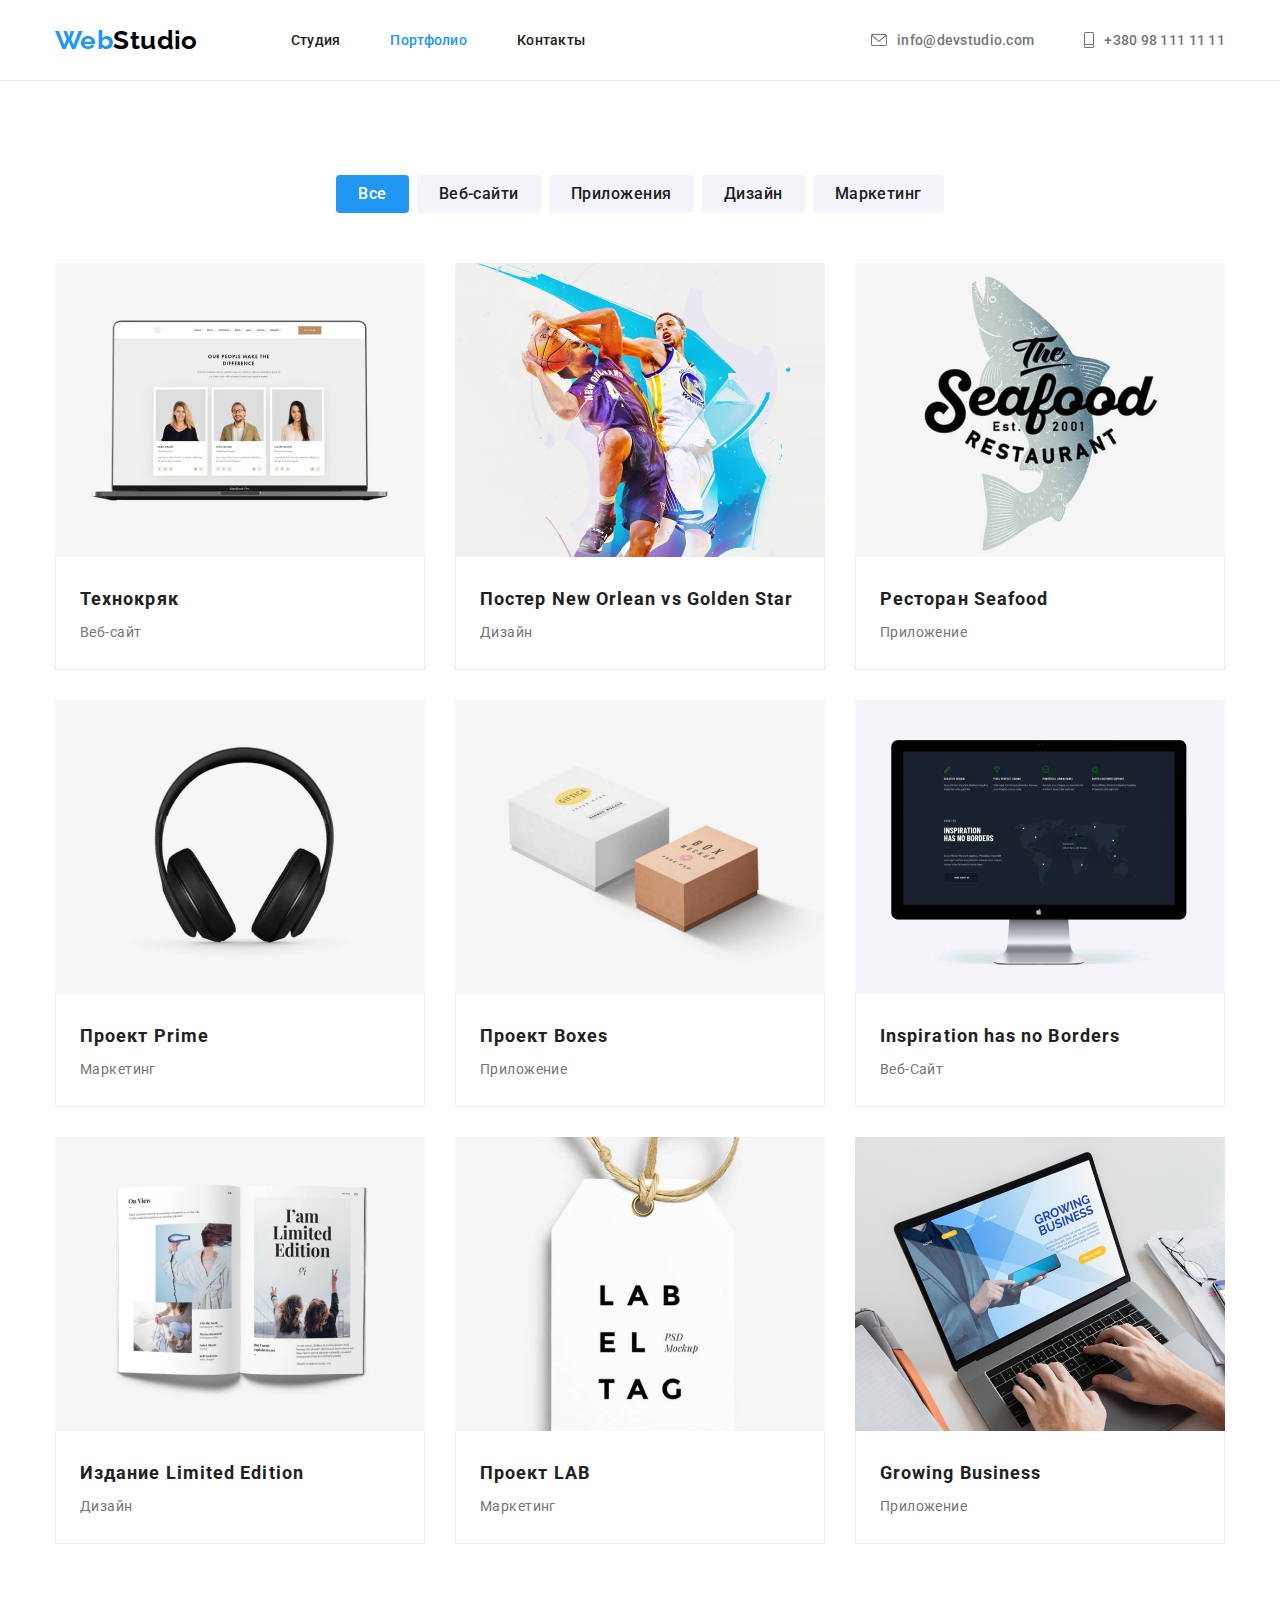
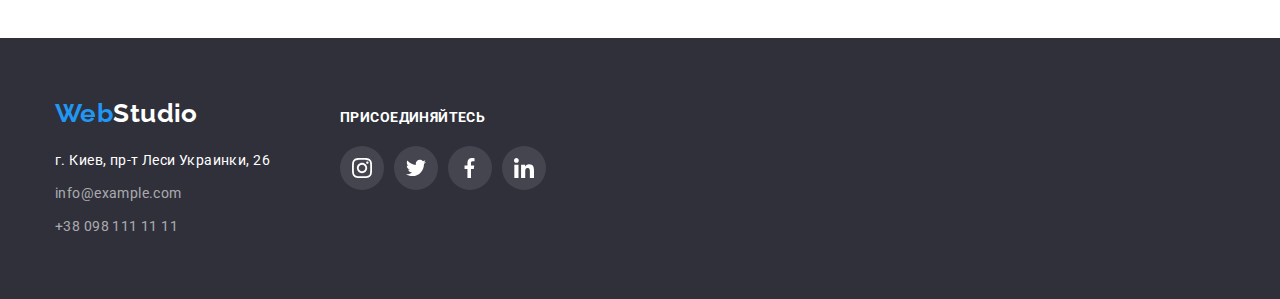
==== portfolio.html @ 3b20c44b "start" ====
<!DOCTYPE html>
<html lang="ru">

<head>
    <meta charset="UTF-8">
    <meta http-equiv="X-UA-Compatible" content="IE=edge">
    <meta name="viewport" content="width=device-width, initial-scale=1.0">
    <title>WebStudio</title>

    <link rel="preconnect" href="https://fonts.googleapis.com">
    <link rel="preconnect" href="https://fonts.gstatic.com" crossorigin>
    <link 
    href="https://fonts.googleapis.com/css2?family=Raleway:wght@700&family=Roboto:wght@400;500&display=swap"
        rel="stylesheet"
        />

<link rel="stylesheet" href="https://cdnjs.cloudflare.com/ajax/libs/modern-normalize/1.1.0/modern-normalize.min.css" />

      

    <link rel="stylesheet" href="./сss/styles.css"
    />
</head>

<body>
<header class="header">
    <div class="container main-container">
        <nav class="main-nav">

            <a href="./index.html" class="logo">Web<span class="accent">Studio</span></a>

            </a>

            <ul class="site-nav list">
                <li class="item"><a href="./index.html" class="nav-link  link">Студия</a></li>
                <li class="item"><a href="./portfolio.html" class="current nav-link link">Портфолио</a></li>
                <li class="item"><a href="" class="nav-link link">Контакты</a></li>
            </ul>
        </nav>


        <ul class="contact-nav list">


            <li class="item">


                <a href="mailto:info@devstudio.com" class="contact-link link"><svg class="contact-icon" width="16"
                        height="12">
                        <use href="./images/sprite.svg#icon-envelope"></use>
                    </svg>info@devstudio.com</a>
            </li>





            <li class="item"><a href="tel:+380961111111" class="contact-link link">
                    <svg class="contact-icon" width="10" height="16">
                        <use href="./images/sprite.svg#icon-phone"></use>
                    </svg>+380 98 111 11 11</a></li>
        </ul>
    </div>

</header>
        
       

   
  
    <main>
        <section class="portfolio-section section">
    
           

<div class="container">
    <h1 class="hide">Наши Проекты</h1>

    
    <ul class="list list-button">
    
        <li class="button-item"><button type="button" class="portfolio-button currently-active">Все</button></li>
        <li class="button-item"><button type="button" class="portfolio-button" >Веб-сайти</button></li>
        <li class="button-item"><button type="button" class="portfolio-button">Приложения</button></li>
        <li class="button-item"><button type="button" class="portfolio-button">Дизайн</button></li>
        <li class="button-item"><button type="button" class="portfolio-button">Маркетинг</button></li>
     </ul>
   
   

 
    <ul class="list card-set ">
    
        <li  class="wrap-element card-item">
      <a class="link wrap-link" href=""><img src="./images/imgproject1.jpg" alt="Технокряк" width="370">
    <div class="portfolio-description">
        <h2 class="portfolio-title">Технокряк</h2>
        <p class="portfolio-text">Веб-сайт</p>
    </div></a>
        </li>

        <li class="wrap-element card-item">
<a class="link wrap-link" href=""><img src="./images/imgproject2.jpg" alt="Постер" width="370">
<div class="portfolio-description">
    <h2 class="portfolio-title">Постер New Orlean vs Golden Star</h2>
    <p class="portfolio-text">Дизайн</p>
</div></a>
        </li>

        <li class="wrap-element card-item">
           <a class="link wrap-link" href=""><img src="./images/imgproject3.png" alt="Ресторан морепродуктов" width="370">
        <div class="portfolio-description">
            <h2 class="portfolio-title">Ресторан Seafood</h2>
            <p class="portfolio-text">Приложение</p>
        </div></a>
        </li>

        <li class="wrap-element card-item">
              <a class="link wrap-link" href="">
            <img src="./images/imgproject4.png" alt="Проект прайм" width="370">
            <div class="portfolio-description">
            <h2 class="portfolio-title">Проект Prime</h2>
            <p class="portfolio-text">Маркетинг</p>
            </div>
            </a>
        </li>

        <li class="wrap-element card-item">
              <a class="link wrap-link" href="">
            <img src="./images/imgproject5.png" alt="Проект Боксы" width="370">
            <div class="portfolio-description">
            <h2 class="portfolio-title">Проект Boxes</h2>
            <p class="portfolio-text">Приложение</p>
            </div>
            </a>
        </li>

        <li class="wrap-element card-item">
              <a class="link wrap-link" href="">
            <img src="./images/imgproject6.png" alt="Воображение без границ" width="370">
            <div class="portfolio-description">
            <h2 class="portfolio-title">Inspiration has no Borders</h2>
            <p class="portfolio-text">Веб-Сайт</p>
            </div>
            </a>
        </li>

        <li class="wrap-element card-item">
              <a class="link wrap-link" href="">
            <img src="./images/imgproject7.png" alt="Издание лимитированной версии" width="370">
            <div class="portfolio-description">
            <h2 class="portfolio-title">Издание Limited Edition</h2>
            <p class="portfolio-text">Дизайн</p>
        </div>
        </a>
        </li>

        <li class="wrap-element card-item">
              <a class="link wrap-link" href="">
            <img src="./images/imgproject8.png" alt="Проект лаб" width="370">
            <div class="portfolio-description">
           <h2 class="portfolio-title">Проект LAB</h2>
            <p class="portfolio-text">Маркетинг</p>
            </div>
                </a>
        </li>

        <li class="wrap-element card-item">
              <a class="link wrap-link" href="">
            <img src="./images/imgproject9.png" alt="Развивающийся бизнес" width="370">
        <div class="portfolio-description">
       <h2 class="portfolio-title">Growing Business</h2>
       <p class="portfolio-text">Приложение</p>
    </div>
    </a>
        </li>
    </ul>
</div>
    </section>
    </main>



    <footer class="footer">
    
        <div class="container footer-container">
    
    
    
    
            <div class="footer-item">
                <a href="" class="logo">Web<span class="accent">Studio</span></a>
                <address>
                    <ul class="footer-contact list">
    
                        <li class="footer-contact-item"><a href="https://goo.gl/maps/GeF5nWyXuvvMnV2t5" target="_blank"
                                rel="noreferrer noopener nofollow" class="adress-link link">г. Киев, пр-т Леси
                                Украинки, 26</a></li>
                        <li class="footer-contact-item"><a href="mailto:info@example.com"
                                class="adress-link link">info@example.com</a></li>
                        <li class="footer-contact-item"><a href="tel:+380981111111" class="adress-link link">+38 098 111 11
                                11</a></li>
    
    
                    </ul>
                </address>
            </div>
    
    
            <div class="footer-item">
                <h2 class="footer-title">Присоединяйтесь</h2>
    
                <ul class="cosial-media list">
                    <li class="social-media2">
                        <a href="https://www.instagram.com/" class="link-instagram">
                            <svg width="20" height="20" class="svg-instagram">
                                <use href="./images/icons.svg#icon-instagram-first"> </use>
                            </svg>
                        </a>
                    </li>
    
                    <li class="social-media2">
                        <a href="https://twitter.com/?lang=ru" class="link-twitter">
                            <svg width="20" height="20" class="svg-twitter">
                                <use href="./images/icons.svg#icon-twitter-first"> </use>
                            </svg>
                        </a>
                    </li>
    
    
                    <li class="social-media2">
                        <a href="https://www.facebook.com/" class="link-facebook">
                            <svg width="20" height="20" class="svg-facebook">
                                <use href="./images/icons.svg#icon-facebook-first"> </use>
                            </svg>
                        </a>
                    </li>
    
    
                    <li class="social-media2">
                        <a href="https://ru.linkedin.com/" class="link-linkedin">
                            <svg width="20" height="20" class="svg-linkedin">
                                <use href="./images/icons.svg#icon-linkedin-first"> </use>
                            </svg>
                        </a>
                    </li>
    
                </ul>
    
    
    
    
    
            </div>
    
    
    
        </div>
    </footer>




</body>

</html>
---- сss/styles.css ----
:root {
 
    --primary-text-color: #FFFFFF;
 --title-text-color: #212121;
 --accent-color: #2196F3;
 --small-text-color: #757575;
--background-color: #2F303A;



}

body{
    color: var(--title-text-color);
    background-color: var(--primary-text-color);

    font-family: Roboto, sans-serif;
    letter-spacing: 0.03em;
    font-size: 14px;
    line-height: 1.71;

}

address {
font-style: inherit;
}


img {
    display: block;
    max-width: 100%;
    height: auto;
}

.list {
    padding: 0;
        margin: 0;

    list-style: none;

}

p {
    margin: 0;
}

.section-title {
    margin-top: 0px;
margin-bottom: 50px;

    font-size: 36px;
    line-height: 1.17;
    text-align: center;
 
}

.section {

    padding-top: 94px;
    padding-bottom: 94px;

}

.link {
    text-decoration: none;

}

.card-set {
    display: flex;
    flex-wrap:wrap;
    margin-left: -30px;
    margin-top: -30px;
}

.card-item {
    margin-left: 30px;
    margin-top: 30px;
}


.logo {
   color: var(--accent-color);
    font-family: Raleway, sans-serif;
        font-weight: 700;
        font-size: 26px;
        line-height: 1.19;
        text-decoration: none;

    
}

.header .logo {
    margin-right: 93px;
}




.footer .logo {
    display: inline-block;
    margin-bottom: 20px;
}




.container {
margin-left: auto;
    margin-right: auto;
    width: 1200px;
    padding-right: 15px;
    padding-left: 15px;
    

}

.main-container {
    display: flex;
   align-items: center;
}









.accent{
  color: #000000;  
}



.header {
    background-color: var(--primary-text-color);
    border-bottom: 1px solid #ECECEC;
}

.current {
    color: var(--accent-color);
}

/* site-nav */
.nav-link,
.contact-link {
color: var(--title-text-color);

font-weight: 500;
     
        line-height: 1.15;
        letter-spacing: 0.02em;
        display: flex;
        align-items: center;
 

        padding-top: 32px;
        padding-bottom: 32px;
}

.contact-link:hover .contact-icon,
.contact-link:focus .contact-icon {
    fill: #2196F3;
}


/* контакт-нав */
.contact-link
{

    color: var(--small-text-color);
    
        
}

.nav-link:hover,
.nav-link:focus,
.contact-link:hover,
.contact-link:focus,
.footer .contact-link:hover,
.footer .contact-link:focus,
.current {
color: var(--accent-color);
}

.footer {
 
    padding-top: 60px;
    padding-bottom: 60px;
  
}
/* снизу вроде убрать */




.section-third {
    color: var(--title-text-color);
background-color: #F5F4FA;



}




.hero {
    background-color: var(--background-color);
    padding: 200px 0;
    text-align: center;
background-image: linear-gradient(rgba(47, 48, 58, 0.4), rgba(47, 48, 58, 0.4)),url(../images/bcgimg1.jpg);
background-position: center;
max-width: 1600px;
margin: auto;


}

.hero-title {

    margin-top: 0;
    margin-bottom: 30px;
  
font-weight: 900;
        font-size: 44px;
        line-height: 1.36;
        margin: auto;
        margin-bottom: 30px;

        max-width: 696px;
        text-transform: uppercase;
        letter-spacing: 0.06em;
    color: var(--primary-text-color);


 
}
 


/* features */
.feature-title {
 
    margin-top: 0px;
margin-bottom: 10px;

    font-size: 14px;
    line-height: 1.14;
    text-transform: uppercase;

}
.feature-text {
    color: var(--small-text-color);

 


}

/* кнопка */
.button {
        font-weight: 700;
            font-size: 16px;
            line-height: 30px;
color: var(--primary-text-color);
    background-color: var(--accent-color);

    border-radius: 4px;
    padding: 10px 32px;
letter-spacing: 0.06em;
    cursor: pointer;
   
 border:none;
box-shadow: 0px 4px 4px rgba(0, 0, 0, 0.15);


}
.portfolio-button {

    color: var(--title-text-color);
        background-color: #F5F4FA;
        font-family: 'Roboto';
        font-style: normal;
        font-weight: 500;
        font-size: 16px;
        line-height: 1.62;
        text-align: center;
        letter-spacing: 0.03em;
        border-radius: 4px;

        padding: 6px 22px;
      cursor: pointer;
      border:none
}


 

.button-item {
    margin-right: 8px;
}

.button-item:last-child {
    margin-right: 0;
}






.portfolio-button:hover{
        color: var(--primary-text-color);
            background-color: var(--accent-color);
            box-shadow: 0px 1px 3px rgba(0, 0, 0, 0.12), 0px 1px 1px rgba(0, 0, 0, 0.14), 0px 2px 1px rgba(0, 0, 0, 0.2);
}
.portfolio-button:focus{
        color: var(--primary-text-color);
            background-color: var(--accent-color);
            box-shadow: 0px 1px 3px rgba(0, 0, 0, 0.12), 0px 1px 1px rgba(0, 0, 0, 0.14), 0px 2px 1px rgba(0, 0, 0, 0.2);
}

.portfolio-title {
 color: var(--title-text-color);
font-size: 18px;
    line-height: 2;
    letter-spacing: 0.06em;
margin-top: 0px;

margin-bottom: 4px;


}
.portfolio-text {
    color: var(--small-text-color);
    margin-top: 0px;
    
   
}

.workers-names
{
font-size: 16px;
font-weight: 500;

    line-height: 1.18;
    text-align: center;

    margin-top: 0px;
    margin-bottom: 10;

}

.workers-text {
 color: var(--small-text-color);
        font-size: 16px;
        line-height: 1.18;  
        text-align: center;

        margin-top: 0px;
        margin-bottom: 16px;
}

.footer {
    background-color: var(--background-color);
  
}

.footer-nav-adress {
    color: var(--primary-text-color);
    font-style: normal;
}



.currently-active {
    color: var(--primary-text-color);
        background-color: var(--accent-color)
}

.footer .logo .accent {
    color: var(--primary-text-color);
}


.footer .contact-link {
    color: rgba(255, 255, 255, 0.6);
    font-weight: 400;
    font-style: normal;
}




.picture-list {
 width: calc(100% / 3 - 30px);
 
}










.adress-link {
    color: rgba(255, 255, 255, 0.6);
}

.adress-link[target="_blank"] {color: #FFFFFF;}

.adress-link:hover, 
.adress-link:focus {
    color: #2196F3;
}


.site-nav {
    display: flex;

 
}

.site-nav .item {

    margin-right: 50px;
}

.site-nav .item:last-child {
    margin-right: 0;
}

.contact-nav {
    display: flex;
    margin-left: auto;
}


   




.contact-nav .item {
    margin-right: 50px;
}

.contact-nav .item:last-child {
    margin-right: 0px;
}


.hide {
    position: absolute;
        width: 1px;
        height: 1px;
        margin: -1px;
        border: 0;
        padding: 0;
    
        white-space: nowrap;
        clip-path: inset(100%);
        clip: rect(0 0 0 0);
        overflow: hidden;
}

.main-nav {
    display: flex;
    align-items: center;
}





.feature-list .item {
    width: calc(100% / 4 - 30px);
 
}







.section-second {
padding-top: 0px;
   
}



.wrap-element {

width: calc(100% / 3 - 30px);

}







.workers-item {
 width: calc(100% / 4 - 30px);
    background-color: #FFFFFF;
box-shadow: 0px 1px 3px rgba(0, 0, 0, 0.12), 0px 1px 1px rgba(0, 0, 0, 0.14), 0px 2px 1px rgba(0, 0, 0, 0.2);




border-bottom-left-radius: 4px;
border-bottom-right-radius: 4px;

}








.list-button {
    display: flex;
    justify-content: center;

    margin-bottom: 50px;
}

.portfolio-description {
    padding: 24px 24px;
        border-bottom: 1px solid #EEEEEE;
            border-right: 1px solid #EEEEEE;
            border-left: 1px solid #EEEEEE;
}

.portfolio-section {

}



.profession-employee {
    padding-top: 30px;
    padding-bottom: 30px;
    padding-left: 15px;
    padding-right: 15px;
}

.footer-contact-item:not(:last-child) {
    margin-bottom: 9px;
}



.contact-icon {
    margin-right: 10px;
    fill: #757575;
   
}








.icon-antenna,
.icon-clock,
.icon-computer,
.icon-astronaut

{
    border-radius: 4px;
    display: flex;
    background-color: #F5F4FA;
align-items: center;
justify-content: center;

height: 120px;
margin-bottom: 30px;
}


.cosial-media {

        display: flex;
        justify-content: center;
            align-items: center;
  
    }








.svg-instagram,
.svg-twitter,
.svg-facebook,
.svg-linkedin
{
    fill: #AFB1B8;
}

.footer .svg-instagram,
.footer .svg-twitter,
.footer .svg-facebook,
.footer .svg-linkedin {
    fill: #FFFFFF;
}

.client-item {
 width: calc(100% / 6 - 30px);
}



.link-brands {
    justify-content: center;
        align-items: center;
    display: flex;

   width: 100%;
    height: 92px;
    border-radius: 4px;
    border: 1px solid #afb1b8;
}


.footer-title {
    text-transform: uppercase;
    color: #FFFFFF;
    font-size: 14px;
    line-height: 1.14;
    margin-bottom: 20px;
    margin-top: 0px;
}

   .footer-container {
 align-items: baseline;
    
    display: flex;
   }

.wrap-link {
    display: flex;
    flex-direction: column;
}


.wrap-link:hover, .wrap-link:focus {
    box-shadow: 0px 1px 3px rgba(0, 0, 0, 0.12), 0px 1px 1px rgba(0, 0, 0, 0.14), 0px 2px 1px rgba(0, 0, 0, 0.2);
}

.social-media {
    display: flex;
        justify-content: center;

}



.social-media2:not(:last-child) {
    margin-right: 10px;
}

.link-instagram,
.link-twitter,
.link-facebook,
.link-linkedin {
    display: flex;
    justify-content: center;
    align-items: center;
    width: 44px;
    height: 44px;
    border-radius: 50%;
    background-color: rgba(255, 255, 255, 0.1);
}


.link-instagram:hover,
.link-instagram:focus,
.link-twitter:hover,
.link-twitter:focus,
.link-facebook:hover,
.link-facebook:focus,
.link-linkedin:hover,
.link-linkedin:focus {
    background-color: #2196F3;
}

.link-instagram:hover .svg-instagram,
.link-twitter:hover .svg-twitter,
.link-facebook:hover .svg-facebook,
.link-linkedin:hover .svg-linkedin,
.link-instagram:focus .svg-instagram,
.link-twitter:focus .svg-twitter,
.link-facebook:focus .svg-facebook,
.link-linkedin:focus .svg-linkedin {
    fill: #ffffff;
}


.link-brands:hover .brands,
.link-brands:focus .brands {
fill: #2196F3;
}

.link-brands:hover,
.link-brands:focus {
    border: 1px solid #2196F3;
}


.brands {
    fill: #AFB1B8;
}

.instagram2,
.twitter2,
.linkedin2,
.facebook2 {
fill: #FFFFFF;
}

.footer-item:not(:last-child){
    margin-right: 70px;
}













/* лого шрифт Raleway вес 700*/
/* шрифт везде кроме лого Roboto  */
/* шрифт Roboto вес. Жирный 500. Мелкий 400 */
/* весь маленький текст #757575 */
/* весь жирный текст при копировании еще написано background #212121;  */
/* цвет лого синяя часть. где черная не ясно #2196F3 */
/* цвет кнопки с услугами (акцент) #2196F3 */
/* цвет футера #2F303A */
/* цвет за сотрудникам background: #F5F4FA; */
/* цвет  рядом с кнопкой услуг background: #2F303A; */
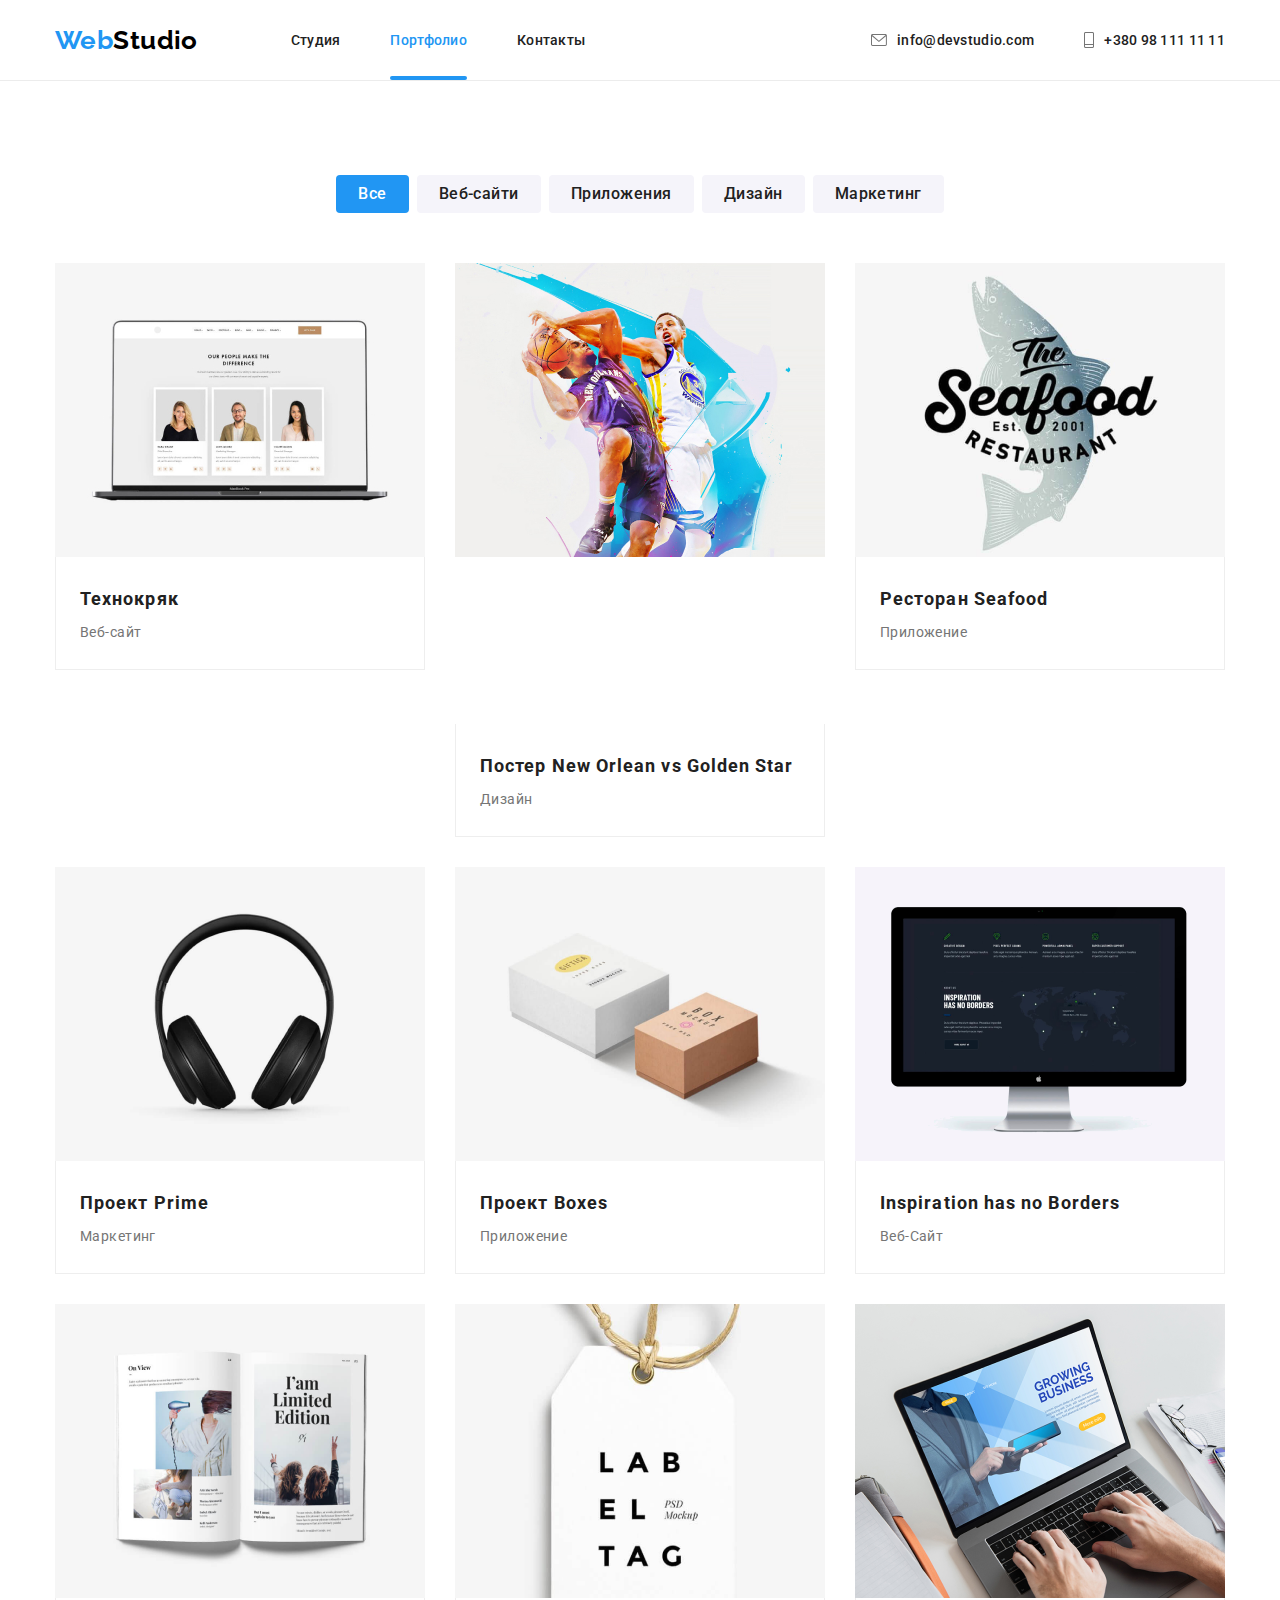
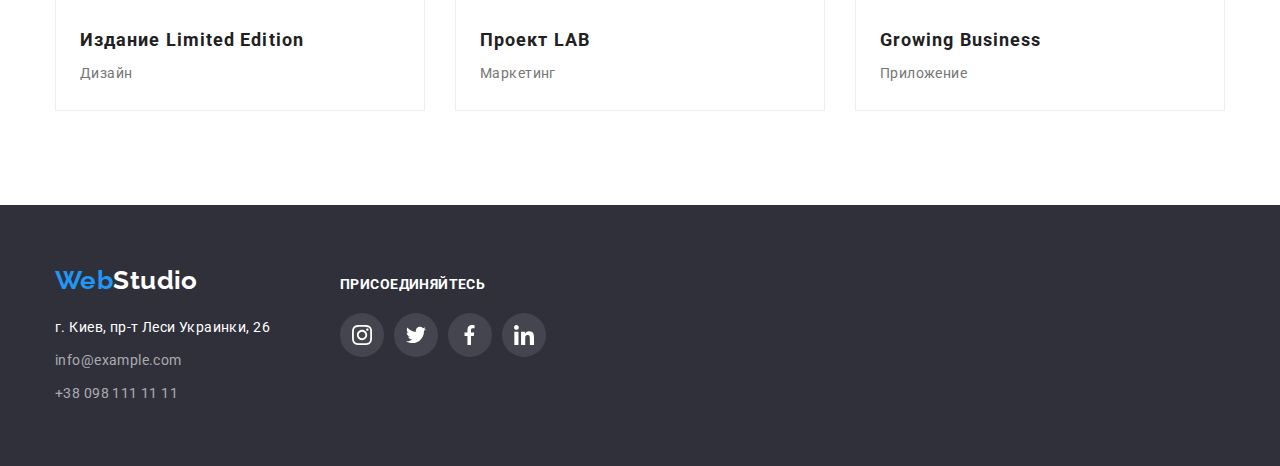
==== commit 06399347: "overlay" ====
--- a/portfolio.html
+++ b/portfolio.html
@@ -100,7 +100,14 @@
         </li>
 
         <li class="wrap-element card-item">
-<a class="link wrap-link" href=""><img src="./images/imgproject2.jpg" alt="Постер" width="370">
+          
+<a class="link wrap-link" href="">
+    <div class="hidden-box">
+    <img src="./images/imgproject2.jpg" alt="Постер" width="370">
+  
+    <p class="overlay-text">Ресурс предлагает комплексные предложения с разным уровнем функционала и сервисов. Все это позволит посетителю получить
+    исчерпывающие сведения о компании или частном лице.</p>
+    </div>
 <div class="portfolio-description">
     <h2 class="portfolio-title">Постер New Orlean vs Golden Star</h2>
     <p class="portfolio-text">Дизайн</p>
--- a/сss/styles.css
+++ b/сss/styles.css
@@ -5,6 +5,8 @@
  --accent-color: #2196F3;
  --small-text-color: #757575;
 --background-color: #2F303A;
+--timing-duraction: 2500ms;
+--timing-function: cubic-bezier(0.4, 0, 0.2, 1);
 
 
 
@@ -146,6 +148,8 @@
 /* site-nav */
 .nav-link,
 .contact-link {
+
+    position: relative;
 color: var(--title-text-color);
 
 font-weight: 500;
@@ -158,12 +162,29 @@
 
         padding-top: 32px;
         padding-bottom: 32px;
-}
-
-.contact-link:hover .contact-icon,
-.contact-link:focus .contact-icon {
-    fill: #2196F3;
-}
+
+        transition-property: color;
+}
+
+
+
+.nav-link.current::after {
+    position: absolute;
+    bottom: 0;
+    left: 0;
+    width: 100%;
+    content: "";
+    height: 4px;
+    background-color: #2196F3;
+    border-radius: 2px;
+}
+
+nav-link
+
+
+
+
+
 
 
 /* контакт-нав */
@@ -183,6 +204,10 @@
 .footer .contact-link:focus,
 .current {
 color: var(--accent-color);
+
+
+        transition-timing-function: cubic-bezier(0.4, 0, 0.2, 1);
+            transition-duration: 2500ms;
 }
 
 .footer {
@@ -276,8 +301,14 @@
  border:none;
 box-shadow: 0px 4px 4px rgba(0, 0, 0, 0.15);
 
-
-}
+}
+
+
+
+
+
+
+
 .portfolio-button {
 
     color: var(--title-text-color);
@@ -293,9 +324,19 @@
 
         padding: 6px 22px;
       cursor: pointer;
-      border:none
-}
-
+      border:none;
+transition-property: color, box-shadow, var(--background-color);
+
+
+}
+
+.portfolio-button:hover,
+.portfolio-button:focus {
+    transition-timing-function: cubic-bezier(0.4, 0, 0.2, 1);
+    transition-duration: 2500ms;
+
+
+}
 
  
 
@@ -390,6 +431,8 @@
     color: rgba(255, 255, 255, 0.6);
     font-weight: 400;
     font-style: normal;
+
+  
 }
 
 
@@ -411,6 +454,7 @@
 
 .adress-link {
     color: rgba(255, 255, 255, 0.6);
+    transition-property: color;
 }
 
 .adress-link[target="_blank"] {color: #FFFFFF;}
@@ -418,6 +462,8 @@
 .adress-link:hover, 
 .adress-link:focus {
     color: #2196F3;
+            transition-timing-function: cubic-bezier(0.4, 0, 0.2, 1);
+                transition-duration: 2500ms;
 }
 
 
@@ -565,12 +611,20 @@
 .contact-icon {
     margin-right: 10px;
     fill: #757575;
+
+    transition-property: fill;
    
 }
 
 
 
-
+.contact-link:hover .contact-icon,
+.contact-link:focus .contact-icon {
+    fill: #2196F3;
+
+    transition-timing-function: cubic-bezier(0.4, 0, 0.2, 1);
+    transition-duration: 2500ms;
+}
 
 
 
@@ -637,6 +691,9 @@
     height: 92px;
     border-radius: 4px;
     border: 1px solid #afb1b8;
+
+transition-property: color, border, fill;
+
 }
 
 
@@ -688,6 +745,9 @@
     height: 44px;
     border-radius: 50%;
     background-color: rgba(255, 255, 255, 0.1);
+
+transition-property: color, var(--background-color);
+
 }
 
 
@@ -700,6 +760,11 @@
 .link-linkedin:hover,
 .link-linkedin:focus {
     background-color: #2196F3;
+
+        transition-timing-function: cubic-bezier(0.4, 0, 0.2, 1);
+            transition-duration: 2500ms;
+
+
 }
 
 .link-instagram:hover .svg-instagram,
@@ -716,11 +781,17 @@
 
 .link-brands:hover .brands,
 .link-brands:focus .brands {
+
+    transition-timing-function: cubic-bezier(0.4, 0, 0.2, 1);
+        transition-duration: 2500ms;
 fill: #2196F3;
 }
 
 .link-brands:hover,
 .link-brands:focus {
+
+        transition-timing-function: cubic-bezier(0.4, 0, 0.2, 1);
+            transition-duration: 2500ms;
     border: 1px solid #2196F3;
 }
 
@@ -741,14 +812,46 @@
 }
 
 
-
-
-
-
-
-
-
-
+.hidden-box {
+    position: relative;
+    overflow: hidden;
+
+}
+
+
+
+.overlay-text {
+
+    color: #ffffff;
+    top: 0;
+
+
+    transform: translateY(100%);
+
+    font-size: 18px;
+    line-height: 1.55;
+    overflow: hidden;
+
+
+}
+
+
+
+.hidden-box:hover .overlay-text,
+.hidden-box:focus .overlay-text {
+    height: 100%;
+    width: 100%;
+    position: absolute;
+    transform: translateY(0);
+    padding-top: 64px;
+    padding-bottom: 64px;
+    padding-left: 24px;
+    padding-right: 24px;
+    background-color: rgba(33, 150, 243, 0.9);
+    opacity: 1;
+    transition-duration: 2500ms;
+    transition-timing-function: cubic-bezier(0.4, 0, 0.2, 1);
+}
 
 
 
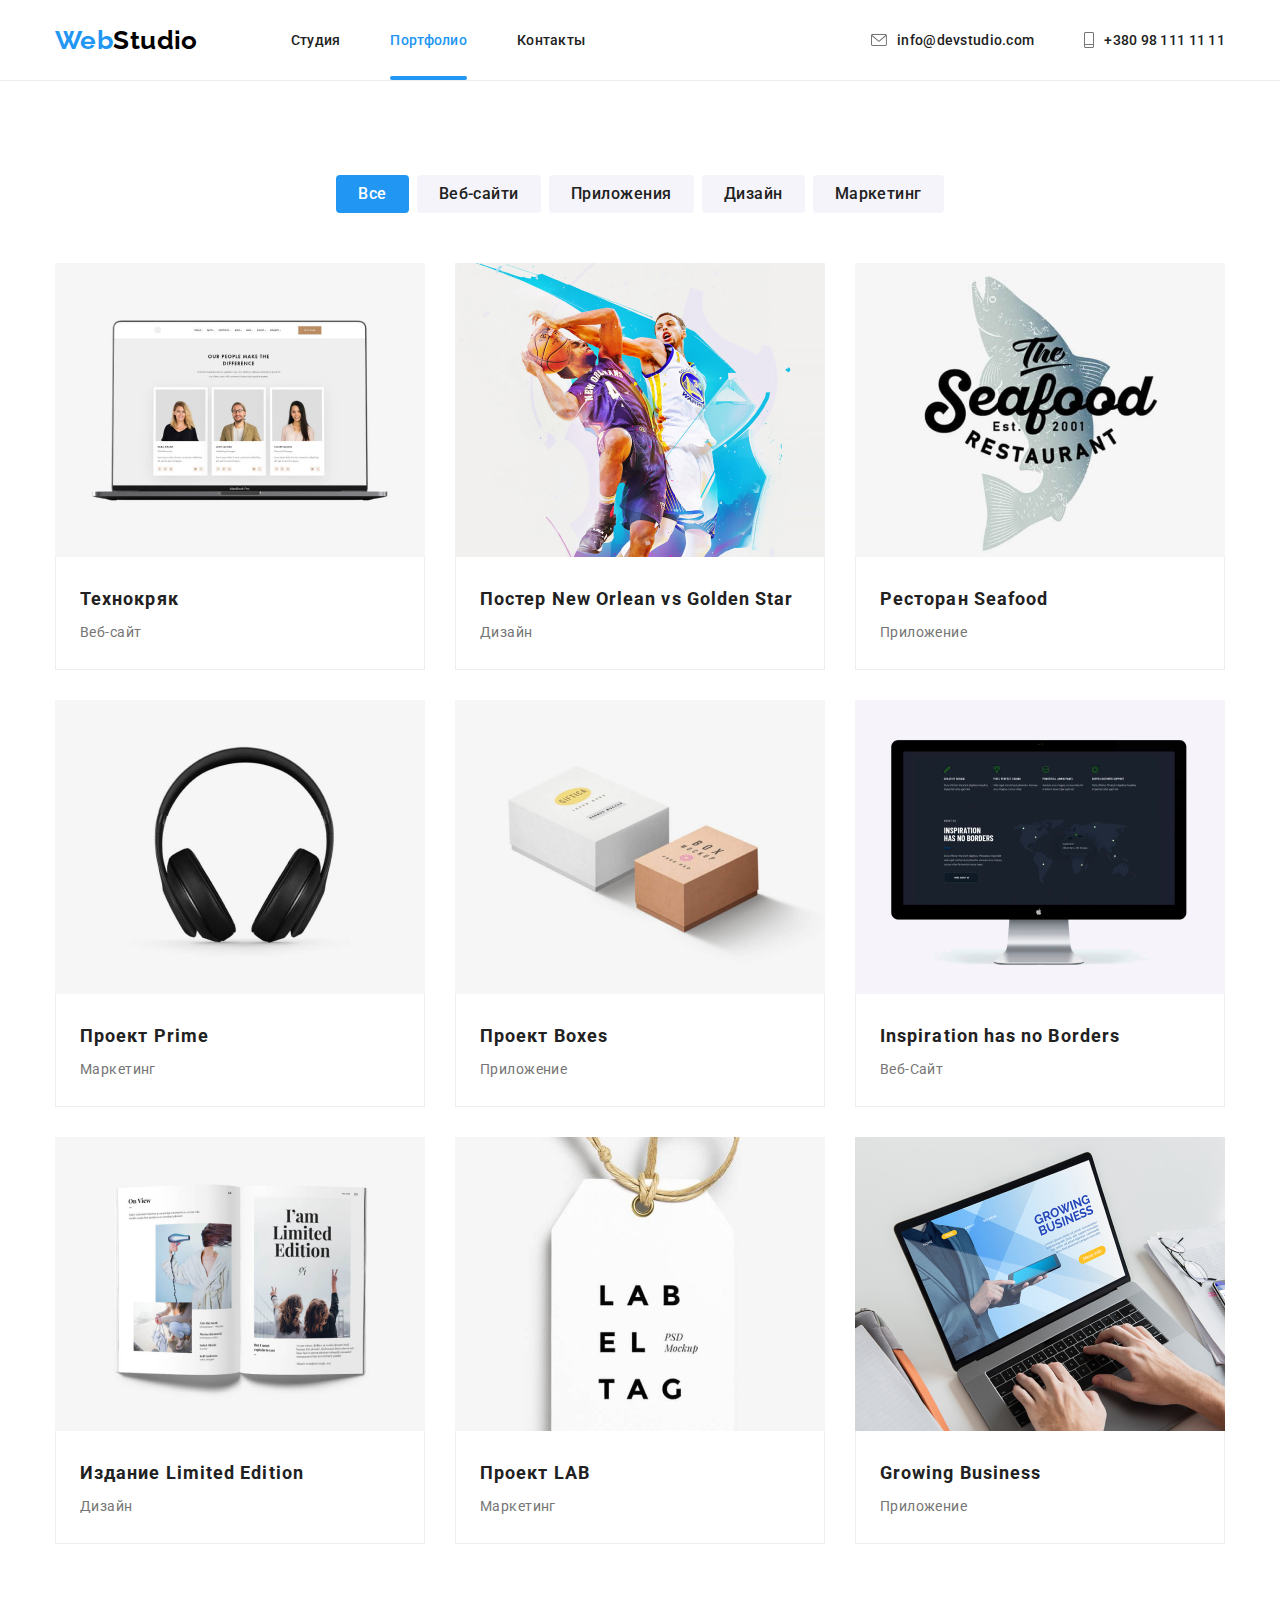
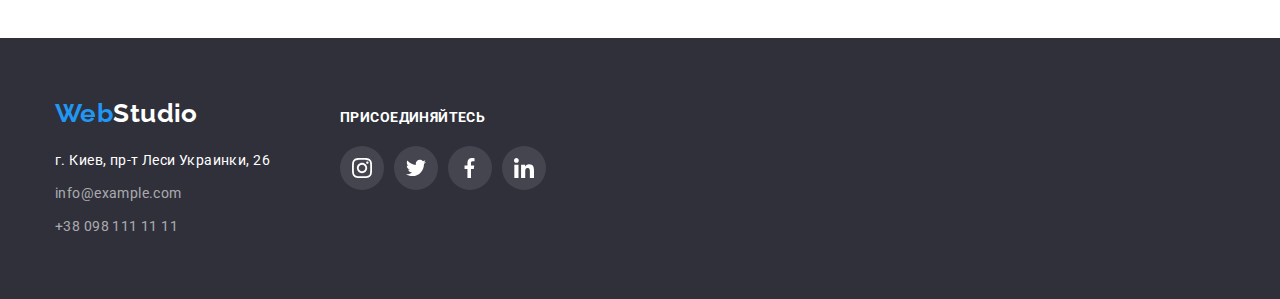
==== commit 303fa4c3: "добавил везде анимацию" ====
--- a/portfolio.html
+++ b/portfolio.html
@@ -111,20 +111,46 @@
 <div class="portfolio-description">
     <h2 class="portfolio-title">Постер New Orlean vs Golden Star</h2>
     <p class="portfolio-text">Дизайн</p>
-</div></a>
-        </li>
-
-        <li class="wrap-element card-item">
-           <a class="link wrap-link" href=""><img src="./images/imgproject3.png" alt="Ресторан морепродуктов" width="370">
+</div>
+</a>
+        </li>
+
+
+
+
+        <li class="wrap-element card-item">
+        
+           <a class="link wrap-link" href="">
+
+               <div class="hidden-box">
+            <img src="./images/imgproject3.png" alt="Ресторан морепродуктов" width="370">
+                <p class="overlay-text">Ресурс предлагает комплексные предложения с разным уровнем функционала и сервисов. Все это
+                    позволит посетителю получить
+                    исчерпывающие сведения о компании или частном лице.</p>
+                    </div>
+
+
         <div class="portfolio-description">
             <h2 class="portfolio-title">Ресторан Seafood</h2>
             <p class="portfolio-text">Приложение</p>
-        </div></a>
-        </li>
-
-        <li class="wrap-element card-item">
-              <a class="link wrap-link" href="">
+        </div>
+    </a>
+        </li>
+
+
+
+        <li class="wrap-element card-item">
+              <a class="link wrap-link" href="">
+
+
+<div class="hidden-box">
             <img src="./images/imgproject4.png" alt="Проект прайм" width="370">
+                <p class="overlay-text">Ресурс предлагает комплексные предложения с разным уровнем функционала и сервисов. Все это
+                    позволит посетителю получить
+                    исчерпывающие сведения о компании или частном лице.</p>
+</div>
+
+
             <div class="portfolio-description">
             <h2 class="portfolio-title">Проект Prime</h2>
             <p class="portfolio-text">Маркетинг</p>
@@ -132,9 +158,16 @@
             </a>
         </li>
 
-        <li class="wrap-element card-item">
-              <a class="link wrap-link" href="">
+
+        <li class="wrap-element card-item">
+              <a class="link wrap-link" href="">
+                  <div class="hidden-box">
             <img src="./images/imgproject5.png" alt="Проект Боксы" width="370">
+    <p class="overlay-text">Ресурс предлагает комплексные предложения с разным уровнем функционала и сервисов. Все это
+        позволит посетителю получить
+        исчерпывающие сведения о компании или частном лице.</p>
+
+    </div>
             <div class="portfolio-description">
             <h2 class="portfolio-title">Проект Boxes</h2>
             <p class="portfolio-text">Приложение</p>
@@ -142,9 +175,18 @@
             </a>
         </li>
 
-        <li class="wrap-element card-item">
-              <a class="link wrap-link" href="">
+
+        <li class="wrap-element card-item">
+              <a class="link wrap-link" href="">
+
+                 <div class="hidden-box">
             <img src="./images/imgproject6.png" alt="Воображение без границ" width="370">
+    <p class="overlay-text">Ресурс предлагает комплексные предложения с разным уровнем функционала и сервисов. Все это
+        позволит посетителю получить
+        исчерпывающие сведения о компании или частном лице.</p>
+</div>
+
+
             <div class="portfolio-description">
             <h2 class="portfolio-title">Inspiration has no Borders</h2>
             <p class="portfolio-text">Веб-Сайт</p>
@@ -152,9 +194,17 @@
             </a>
         </li>
 
-        <li class="wrap-element card-item">
-              <a class="link wrap-link" href="">
+
+
+        <li class="wrap-element card-item">
+              <a class="link wrap-link" href="">
+
+                <div class="hidden-box">
             <img src="./images/imgproject7.png" alt="Издание лимитированной версии" width="370">
+                <p class="overlay-text">Ресурс предлагает комплексные предложения с разным уровнем функционала и сервисов. Все это
+                    позволит посетителю получить
+                    исчерпывающие сведения о компании или частном лице.</p>
+            </div>
             <div class="portfolio-description">
             <h2 class="portfolio-title">Издание Limited Edition</h2>
             <p class="portfolio-text">Дизайн</p>
@@ -162,9 +212,16 @@
         </a>
         </li>
 
-        <li class="wrap-element card-item">
-              <a class="link wrap-link" href="">
+
+
+        <li class="wrap-element card-item">
+              <a class="link wrap-link" href="">
+                  <div class="hidden-box">
             <img src="./images/imgproject8.png" alt="Проект лаб" width="370">
+            <p class="overlay-text">Ресурс предлагает комплексные предложения с разным уровнем функционала и сервисов. Все это
+                позволит посетителю получить
+                исчерпывающие сведения о компании или частном лице.</p>
+            </div>
             <div class="portfolio-description">
            <h2 class="portfolio-title">Проект LAB</h2>
             <p class="portfolio-text">Маркетинг</p>
@@ -174,7 +231,12 @@
 
         <li class="wrap-element card-item">
               <a class="link wrap-link" href="">
+                  <div class="hidden-box">
             <img src="./images/imgproject9.png" alt="Развивающийся бизнес" width="370">
+                <p class="overlay-text">Ресурс предлагает комплексные предложения с разным уровнем функционала и сервисов. Все это
+                    позволит посетителю получить
+                    исчерпывающие сведения о компании или частном лице.</p>
+            </div>
         <div class="portfolio-description">
        <h2 class="portfolio-title">Growing Business</h2>
        <p class="portfolio-text">Приложение</p>
--- a/сss/styles.css
+++ b/сss/styles.css
@@ -813,6 +813,7 @@
 
 
 .hidden-box {
+ 
     position: relative;
     overflow: hidden;
 
@@ -821,13 +822,19 @@
 
 
 .overlay-text {
-
+        height: 100%;
+            width: 100%;
+position: absolute;
     color: #ffffff;
     top: 0;
 
 
-    transform: translateY(100%);
-
+    transform: translateY(200%);
+    background-color: rgba(33, 150, 243, 0.9);
+padding-left: 24px;
+padding-right: 24px;
+padding-top: 63px;
+padding-bottom: 63px;
     font-size: 18px;
     line-height: 1.55;
     overflow: hidden;
@@ -839,15 +846,11 @@
 
 .hidden-box:hover .overlay-text,
 .hidden-box:focus .overlay-text {
-    height: 100%;
-    width: 100%;
+
     position: absolute;
     transform: translateY(0);
-    padding-top: 64px;
-    padding-bottom: 64px;
-    padding-left: 24px;
-    padding-right: 24px;
-    background-color: rgba(33, 150, 243, 0.9);
+
+  
     opacity: 1;
     transition-duration: 2500ms;
     transition-timing-function: cubic-bezier(0.4, 0, 0.2, 1);
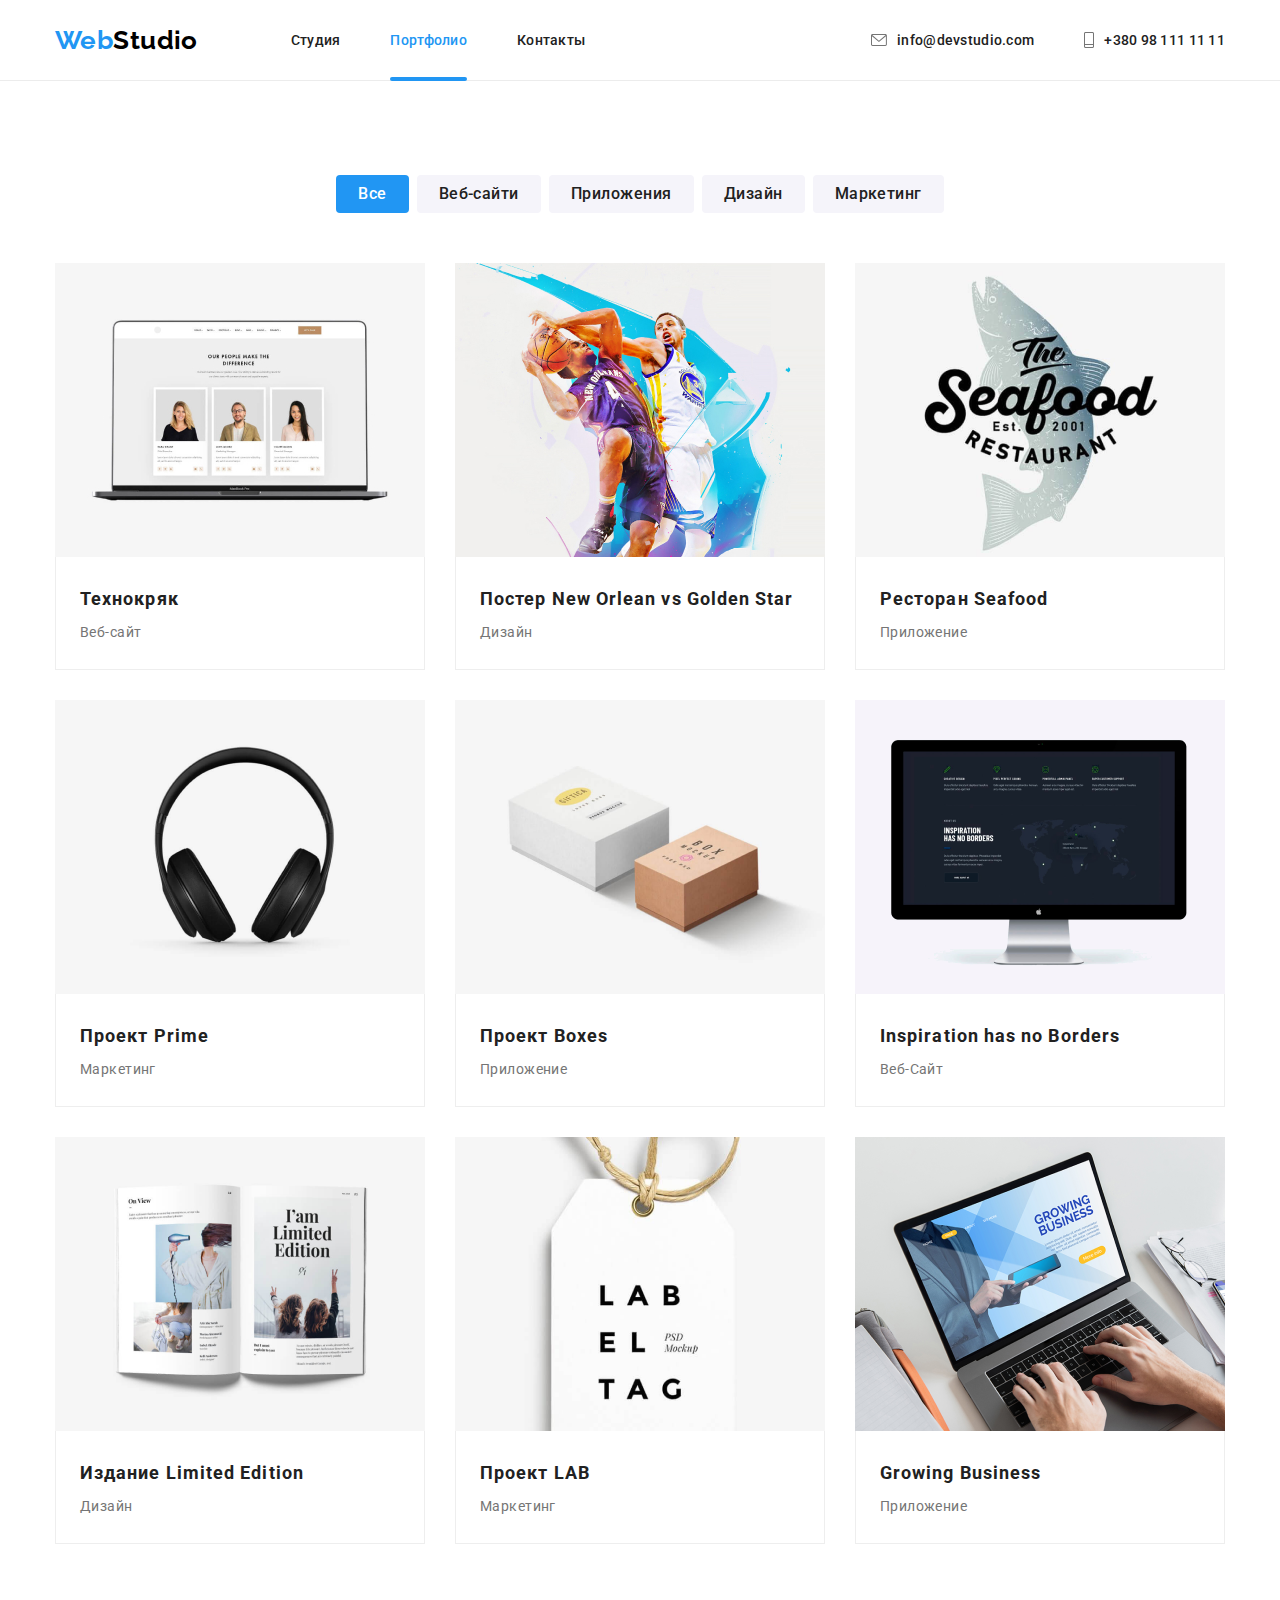
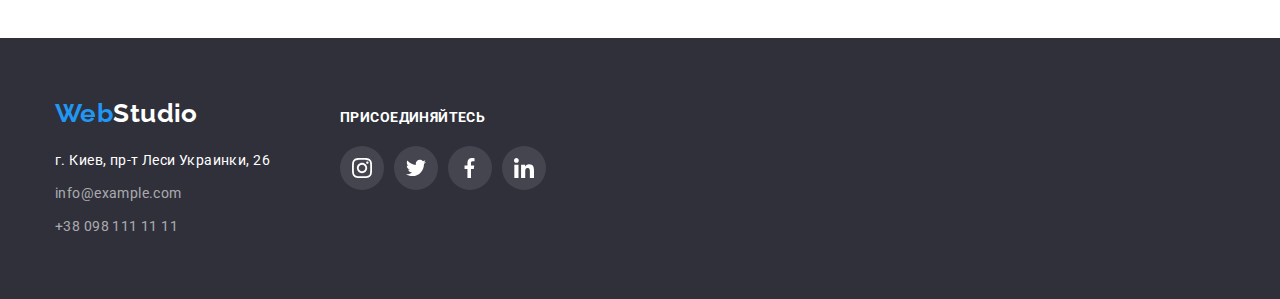
==== commit 50ef0b9b: "технокряк" ====
--- a/portfolio.html
+++ b/portfolio.html
@@ -92,12 +92,23 @@
     <ul class="list card-set ">
     
         <li  class="wrap-element card-item">
-      <a class="link wrap-link" href=""><img src="./images/imgproject1.jpg" alt="Технокряк" width="370">
+      <a class="link wrap-link" href="">
+          
+        <div class="hidden-box">
+        <img src="./images/imgproject1.jpg" alt="Технокряк" width="370">
+        <p class="overlay-text">Ресурс предлагает комплексные предложения с разным уровнем функционала и сервисов. Все это
+            позволит посетителю получить
+            исчерпывающие сведения о компании или частном лице.</p>
+</div>
+        
     <div class="portfolio-description">
         <h2 class="portfolio-title">Технокряк</h2>
         <p class="portfolio-text">Веб-сайт</p>
     </div></a>
         </li>
+
+
+
 
         <li class="wrap-element card-item">
           
--- a/сss/styles.css
+++ b/сss/styles.css
@@ -5,7 +5,7 @@
  --accent-color: #2196F3;
  --small-text-color: #757575;
 --background-color: #2F303A;
---timing-duraction: 2500ms;
+--timing-duraction: 250ms;
 --timing-function: cubic-bezier(0.4, 0, 0.2, 1);
 
 
@@ -177,6 +177,7 @@
     height: 4px;
     background-color: #2196F3;
     border-radius: 2px;
+    bottom: -1px;
 }
 
 nav-link
@@ -207,7 +208,7 @@
 
 
         transition-timing-function: cubic-bezier(0.4, 0, 0.2, 1);
-            transition-duration: 2500ms;
+            transition-duration: 250ms;
 }
 
 .footer {
@@ -333,7 +334,7 @@
 .portfolio-button:hover,
 .portfolio-button:focus {
     transition-timing-function: cubic-bezier(0.4, 0, 0.2, 1);
-    transition-duration: 2500ms;
+    transition-duration: 250ms;
 
 
 }
@@ -463,7 +464,7 @@
 .adress-link:focus {
     color: #2196F3;
             transition-timing-function: cubic-bezier(0.4, 0, 0.2, 1);
-                transition-duration: 2500ms;
+                transition-duration: 250ms;
 }
 
 
@@ -623,7 +624,7 @@
     fill: #2196F3;
 
     transition-timing-function: cubic-bezier(0.4, 0, 0.2, 1);
-    transition-duration: 2500ms;
+    transition-duration: 250ms;
 }
 
 
@@ -691,6 +692,7 @@
     height: 92px;
     border-radius: 4px;
     border: 1px solid #afb1b8;
+  
 
 transition-property: color, border, fill;
 
@@ -762,7 +764,7 @@
     background-color: #2196F3;
 
         transition-timing-function: cubic-bezier(0.4, 0, 0.2, 1);
-            transition-duration: 2500ms;
+            transition-duration: 250ms;
 
 
 }
@@ -783,7 +785,7 @@
 .link-brands:focus .brands {
 
     transition-timing-function: cubic-bezier(0.4, 0, 0.2, 1);
-        transition-duration: 2500ms;
+        transition-duration: 250ms;
 fill: #2196F3;
 }
 
@@ -791,7 +793,7 @@
 .link-brands:focus {
 
         transition-timing-function: cubic-bezier(0.4, 0, 0.2, 1);
-            transition-duration: 2500ms;
+            transition-duration: 250ms;
     border: 1px solid #2196F3;
 }
 
@@ -852,11 +854,73 @@
 
   
     opacity: 1;
-    transition-duration: 2500ms;
+    transition-duration: 250ms;
     transition-timing-function: cubic-bezier(0.4, 0, 0.2, 1);
 }
 
-
+.backdrop {
+    position: fixed;
+    top: 0;
+    left: 0;
+    width: 100vw;
+    height: 100vh;
+    background-color: rgba(0, 0, 0, 0.2);
+
+
+opacity: 1;
+visibility: visible;
+pointer-events: initial;
+
+transition-property: opacity, visibility;
+transition: 250ms;
+transition-timing-function: cubic-bezier(0.4, 0, 0.2, 1);
+transition-delay: 0s;
+}
+
+.backdrop.is-hidden {
+    opacity: 0;
+    visibility: hidden;
+    pointer-events: none;
+}
+
+
+
+.modal {
+    width: 528px;
+    height: 581px;
+    background-color: #FFFFFF;
+    position: absolute;
+    top: 50%;
+    left:50%;
+    transform: translate(-50%, -50%);
+   
+    border-radius: 4px;
+    box-shadow: 0px 1px 3px rgba(0, 0, 0, 0.12), 0px 1px 1px rgba(0, 0, 0, 0.14), 0px 2px 1px rgba(0, 0, 0, 0.2);
+}
+
+.modal-close-button {
+    border: none;
+    background-color: transparent;
+    display: flex;
+    align-items: center;
+    justify-content: center;
+
+    cursor: pointer;
+
+
+
+}
+
+.modal-close-icon {
+    fill: #000000;
+position: absolute;
+
+width: 11px;
+height: 11px;
+
+top: 8px;
+right: 8px;
+}
 
 /* лого шрифт Raleway вес 700*/
 /* шрифт везде кроме лого Roboto  */
